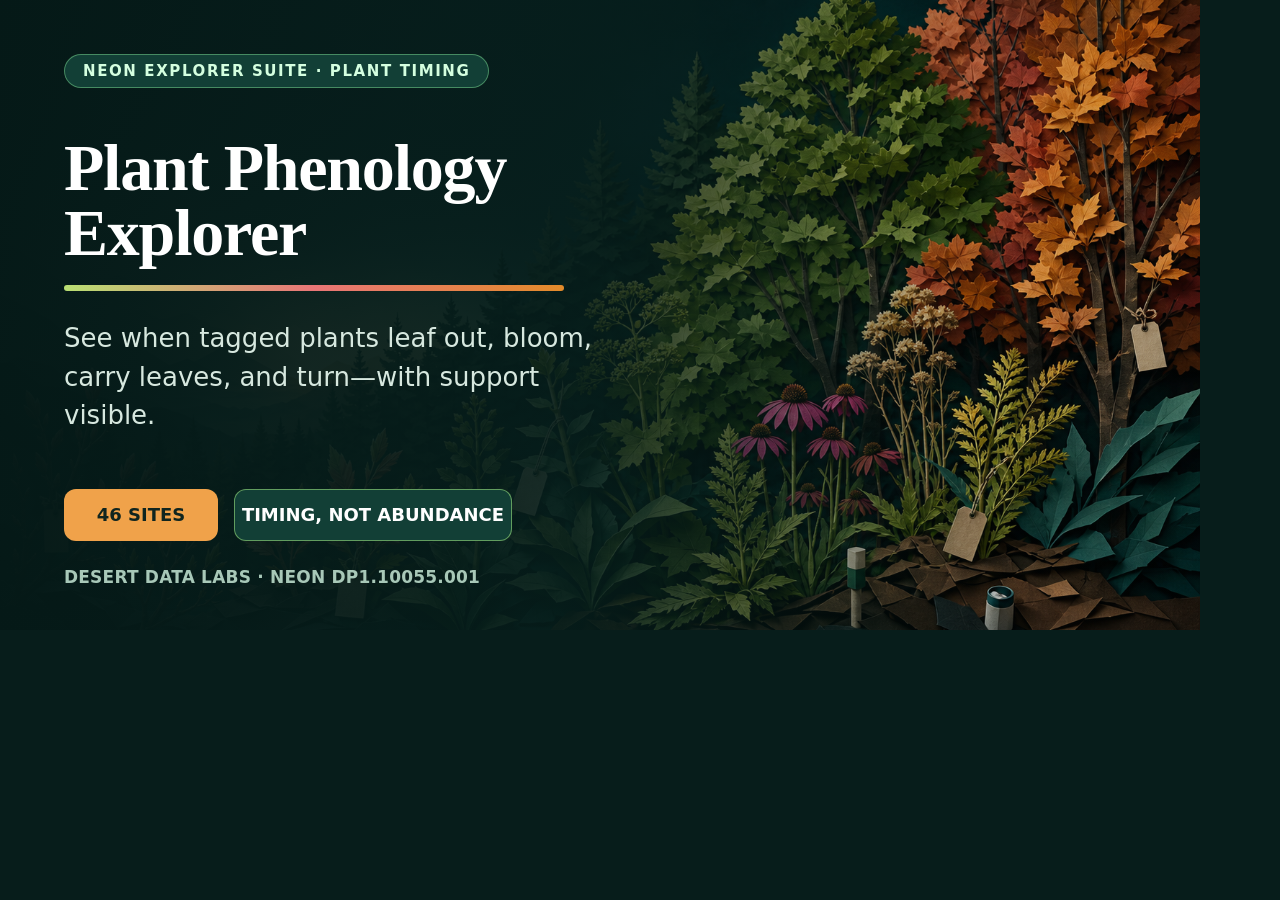
==== docs/assets/phenology-social-render.html @ 8b443c49 "feat: rebuild Plant Phenology as a verified suite companion Correct the plant-year Clock estimand, i" ====
<!doctype html>
<html lang="en">
<head>
  <meta charset="utf-8">
  <title>Phenology social-card renderer</title>
  <style>
    *{box-sizing:border-box} html,body{width:1200px;height:630px;margin:0;overflow:hidden;background:#071d1b}
    body{font-family:system-ui,-apple-system,"Segoe UI",sans-serif;color:#fff;background-image:linear-gradient(90deg,rgba(5,25,23,.99) 0%,rgba(6,29,27,.91) 48%,rgba(5,21,20,.12) 82%),url("phenology-seasonal-hero-v1-source.png");background-position:center;background-size:cover}
    main{width:1200px;height:630px;padding:54px 64px;position:relative}
    .eyebrow{display:inline-block;padding:7px 18px;border:1px solid rgba(123,216,142,.5);border-radius:999px;background:#123f36;color:#d5ffe0;font-size:15px;font-weight:800;letter-spacing:1.6px}
    h1{font:700 66px/.98 Georgia,Cambria,serif;letter-spacing:-1.2px;margin:48px 0 20px;width:600px}
    .season{width:500px;height:6px;border-radius:3px;background:linear-gradient(90deg,#b9df73,#e97677,#e38b2a)}
    .lead{margin:28px 0 0;width:565px;color:#d7e8df;font-size:26px;line-height:1.48;font-weight:520}
    .chips{display:flex;gap:16px;margin-top:54px}.chip{height:52px;border-radius:12px;display:flex;align-items:center;justify-content:center;font-size:18px;font-weight:850}
    .sites{width:154px;background:#f0a24a;color:#10251f}.truth{width:278px;background:#123f36;border:1px solid rgba(140,207,117,.65)}
    footer{position:absolute;left:64px;bottom:43px;color:#a8c8b8;font-size:17px;font-weight:700;letter-spacing:.2px}
  </style>
</head>
<body><main>
  <div class="eyebrow">NEON EXPLORER SUITE · PLANT TIMING</div>
  <h1>Plant Phenology<br>Explorer</h1>
  <div class="season"></div>
  <p class="lead">See when tagged plants leaf out, bloom,<br>carry leaves, and turn—with support visible.</p>
  <div class="chips"><div class="chip sites">46 SITES</div><div class="chip truth">TIMING, NOT ABUNDANCE</div></div>
  <footer>DESERT DATA LABS · NEON DP1.10055.001</footer>
</main></body>
</html>
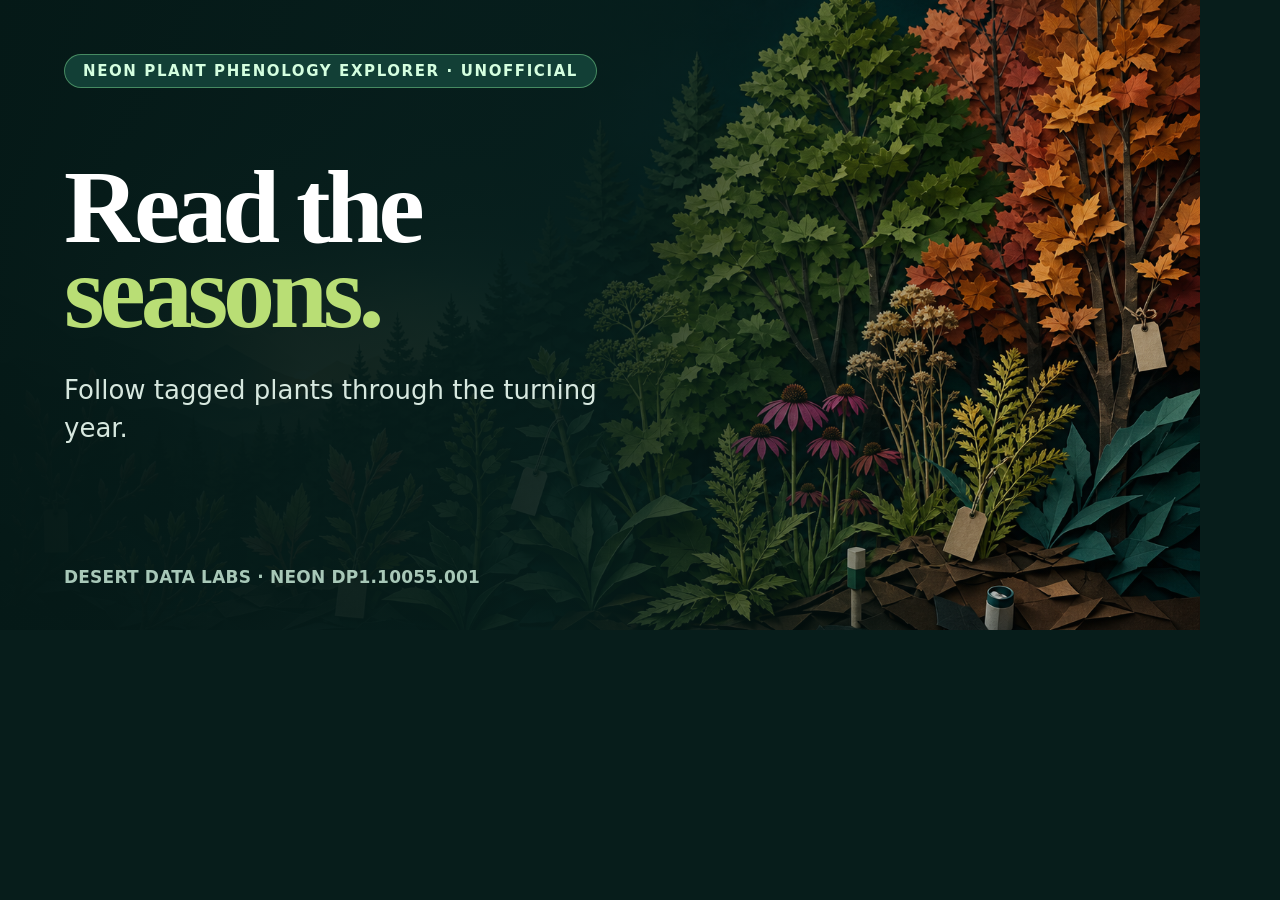
==== commit 118bc282: "Add Phenology living poster cover" ====
--- a/docs/assets/phenology-social-render.html
+++ b/docs/assets/phenology-social-render.html
@@ -8,20 +8,16 @@
     body{font-family:system-ui,-apple-system,"Segoe UI",sans-serif;color:#fff;background-image:linear-gradient(90deg,rgba(5,25,23,.99) 0%,rgba(6,29,27,.91) 48%,rgba(5,21,20,.12) 82%),url("phenology-seasonal-hero-v1-source.png");background-position:center;background-size:cover}
     main{width:1200px;height:630px;padding:54px 64px;position:relative}
     .eyebrow{display:inline-block;padding:7px 18px;border:1px solid rgba(123,216,142,.5);border-radius:999px;background:#123f36;color:#d5ffe0;font-size:15px;font-weight:800;letter-spacing:1.6px}
-    h1{font:700 66px/.98 Georgia,Cambria,serif;letter-spacing:-1.2px;margin:48px 0 20px;width:600px}
-    .season{width:500px;height:6px;border-radius:3px;background:linear-gradient(90deg,#b9df73,#e97677,#e38b2a)}
-    .lead{margin:28px 0 0;width:565px;color:#d7e8df;font-size:26px;line-height:1.48;font-weight:520}
-    .chips{display:flex;gap:16px;margin-top:54px}.chip{height:52px;border-radius:12px;display:flex;align-items:center;justify-content:center;font-size:18px;font-weight:850}
-    .sites{width:154px;background:#f0a24a;color:#10251f}.truth{width:278px;background:#123f36;border:1px solid rgba(140,207,117,.65)}
+    h1{font:600 104px/.82 Georgia,Cambria,serif;letter-spacing:-5px;margin:76px 0 0;width:600px}
+    h1 em{display:block;color:#b9de75;font-style:normal}
+    .lead{margin:36px 0 0;width:565px;color:#d7e8df;font-size:26px;line-height:1.48;font-weight:520}
     footer{position:absolute;left:64px;bottom:43px;color:#a8c8b8;font-size:17px;font-weight:700;letter-spacing:.2px}
   </style>
 </head>
 <body><main>
-  <div class="eyebrow">NEON EXPLORER SUITE · PLANT TIMING</div>
-  <h1>Plant Phenology<br>Explorer</h1>
-  <div class="season"></div>
-  <p class="lead">See when tagged plants leaf out, bloom,<br>carry leaves, and turn—with support visible.</p>
-  <div class="chips"><div class="chip sites">46 SITES</div><div class="chip truth">TIMING, NOT ABUNDANCE</div></div>
+  <div class="eyebrow">NEON PLANT PHENOLOGY EXPLORER · UNOFFICIAL</div>
+  <h1>Read the<em>seasons.</em></h1>
+  <p class="lead">Follow tagged plants through the turning year.</p>
   <footer>DESERT DATA LABS · NEON DP1.10055.001</footer>
 </main></body>
 </html>
